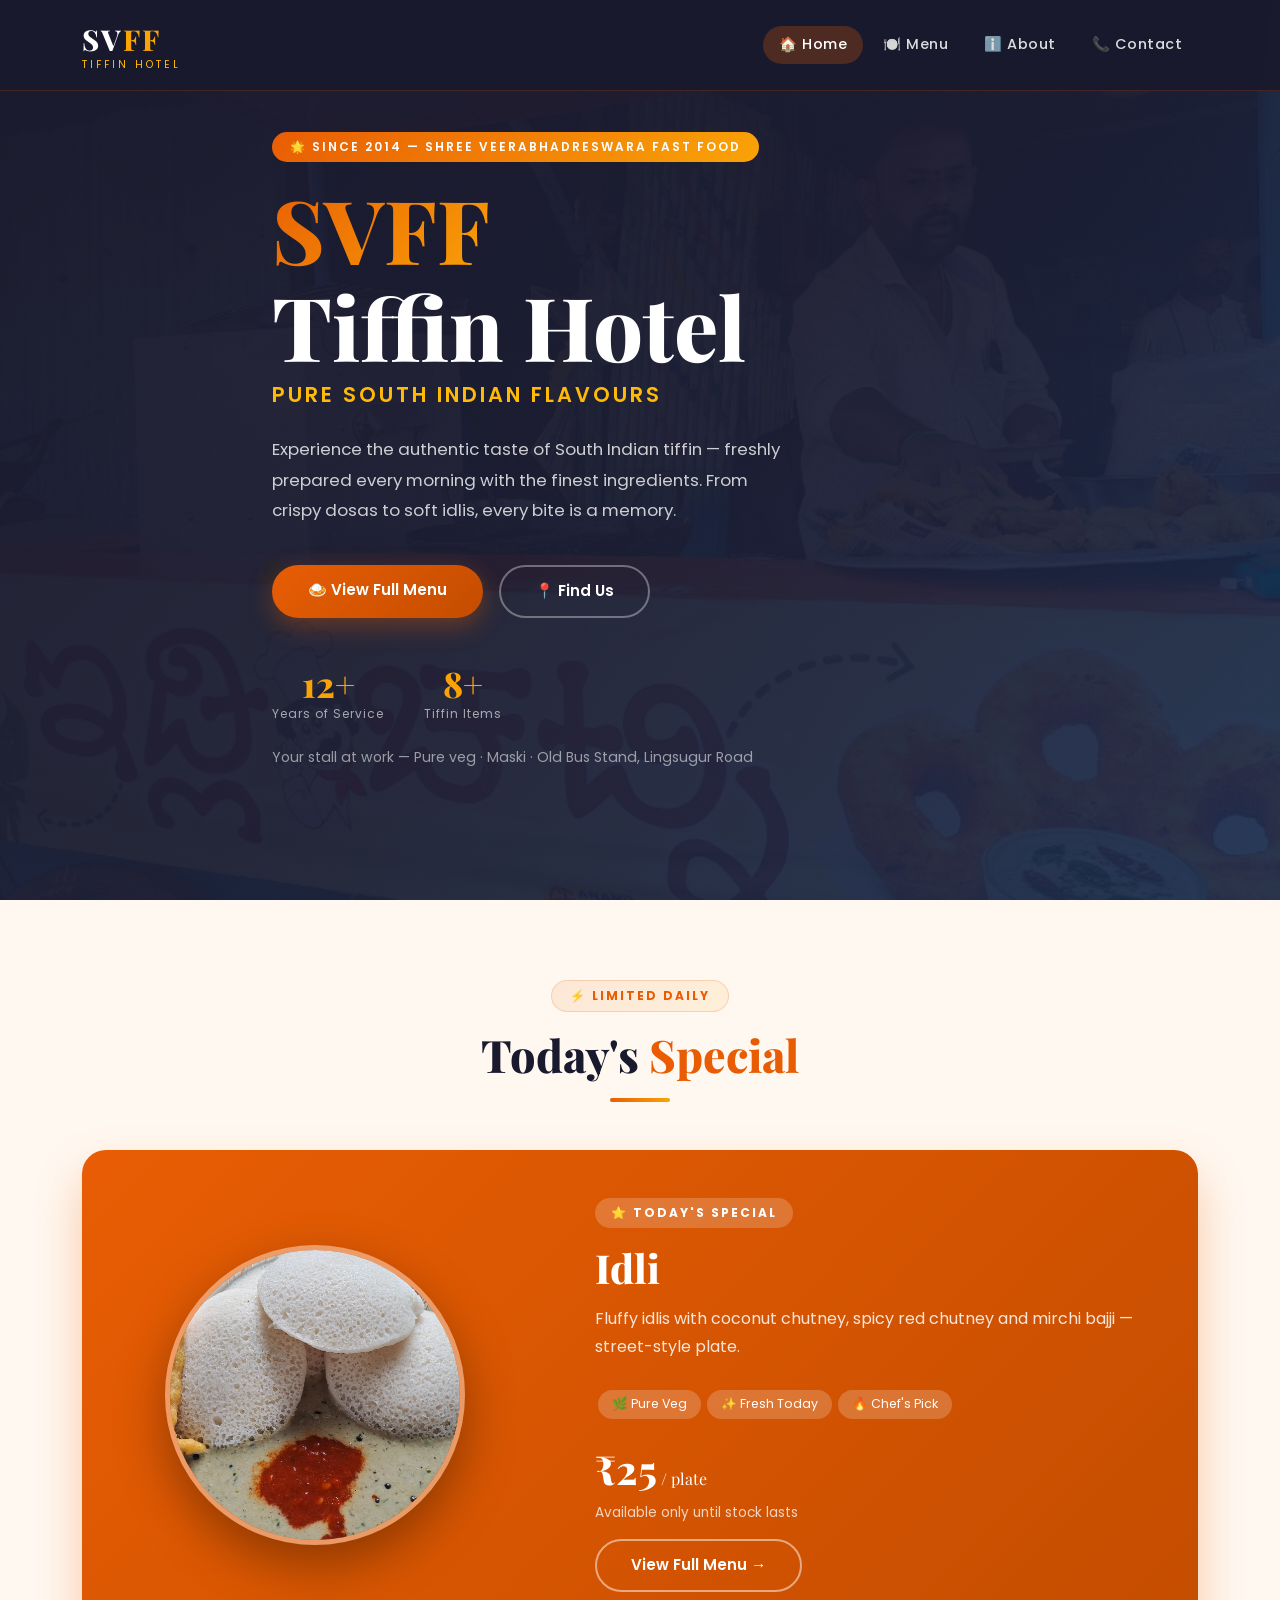
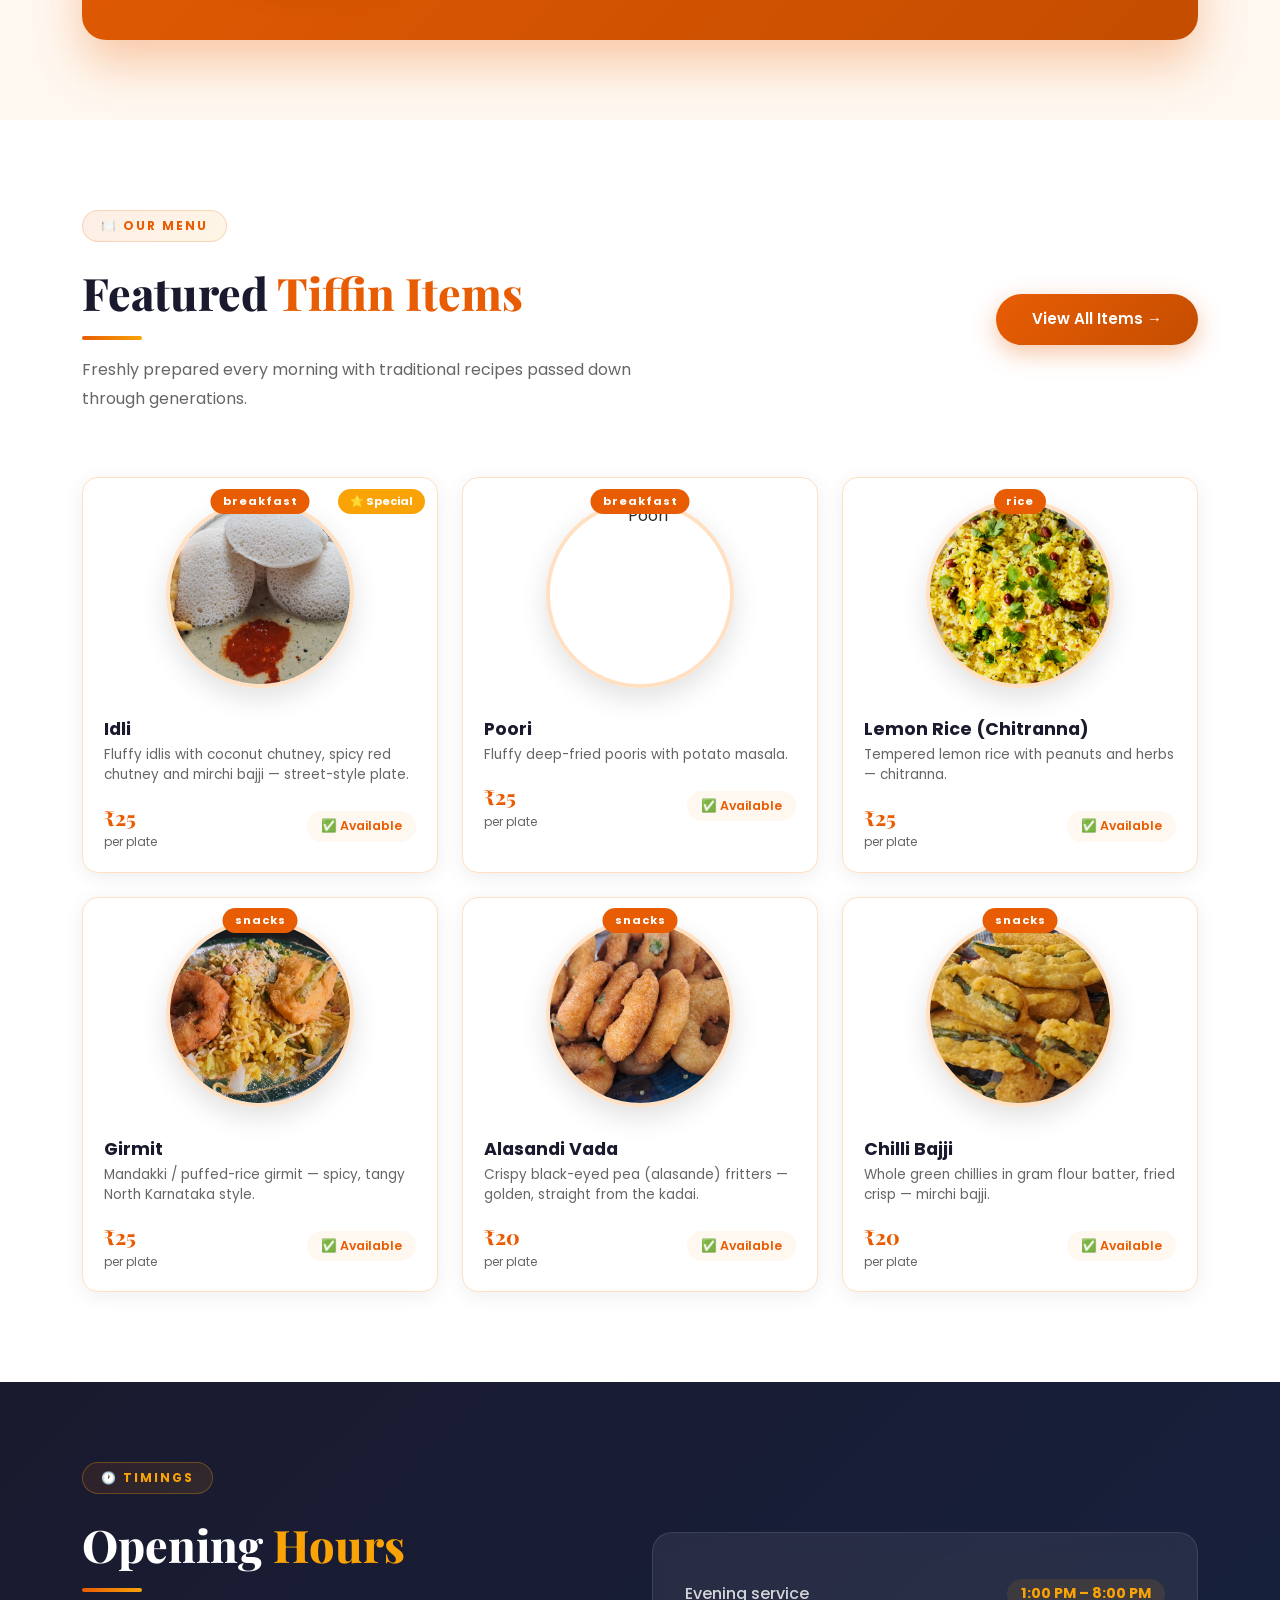
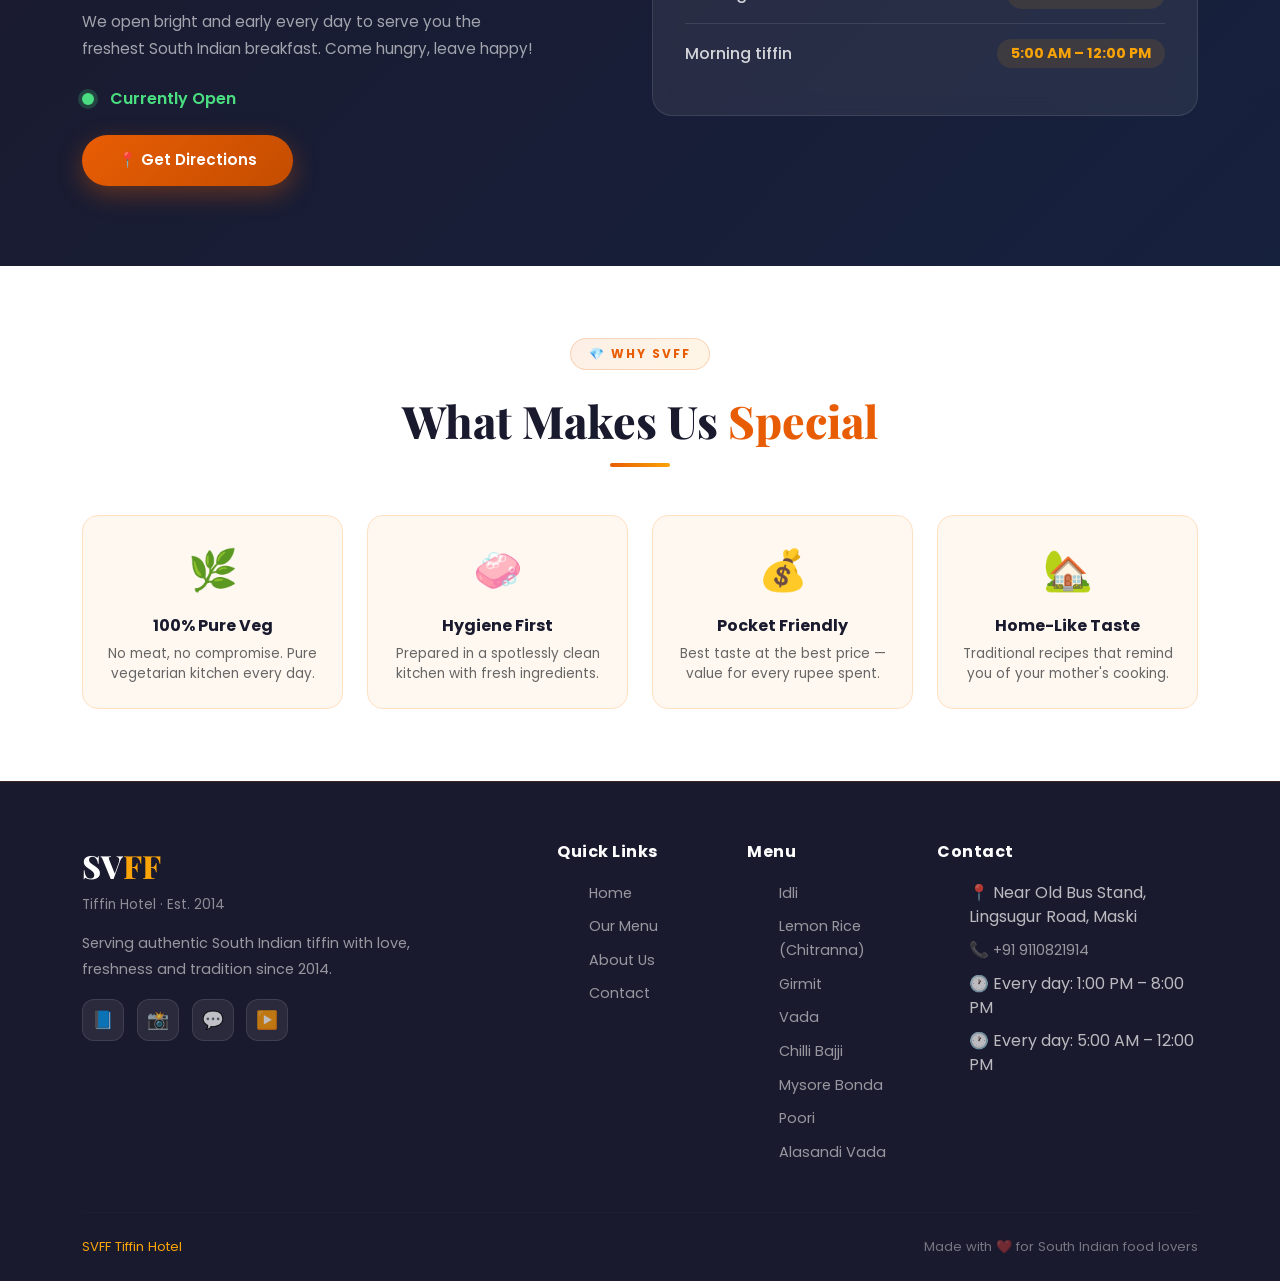
==== index.html @ da738eaa "Initial commit" ====
<!DOCTYPE html>
<html lang="en">
<head>
  <meta charset="UTF-8"/>
  <meta name="viewport" content="width=device-width, initial-scale=1.0"/>
  <meta name="description" content="SVFF Tiffin Hotel - Authentic South Indian Tiffin in your neighbourhood. Fresh, hygienic and delicious every morning."/>
  <title>SVFF Tiffin Hotel - Authentic South Indian Tiffin</title>
  <link rel="stylesheet" href="https://cdn.jsdelivr.net/npm/bootstrap@5.3.2/dist/css/bootstrap.min.css"/>
  <link rel="stylesheet" href="css/style.css"/>
</head>
<body>

  <!-- NAVBAR -->
  <nav class="navbar navbar-expand-lg">
    <div class="container">
      <a class="navbar-brand" href="index.html">
        <div class="brand-logo">SV<span>FF</span></div>
        <span class="brand-tagline">Tiffin Hotel</span>
      </a>
      <button class="navbar-toggler" type="button" data-bs-toggle="collapse" data-bs-target="#navbarNav">
        <span class="navbar-toggler-icon"></span>
      </button>
      <div class="collapse navbar-collapse justify-content-end" id="navbarNav">
        <ul class="navbar-nav gap-1">
          <li class="nav-item"><a class="nav-link active" href="index.html">🏠 Home</a></li>
          <li class="nav-item"><a class="nav-link" href="menu.html">🍽️ Menu</a></li>
          <li class="nav-item"><a class="nav-link" href="about.html">ℹ️ About</a></li>
          <li class="nav-item"><a class="nav-link" href="contact.html">📞 Contact</a></li>
        </ul>
      </div>
    </div>
  </nav>

  <!-- HERO (stall photo is the faded full-bleed background — see .hero.hero--stall-bg in css/style.css) -->
  <section class="hero hero--stall-bg" id="home">
    <div class="hero-overlay"></div>
    <div class="container py-5">
      <div class="row justify-content-center gy-5">
        <div class="col-lg-10 col-xl-8 hero-content text-center text-lg-start">
          <div class="hero-badge">🌟 Since 2014 — Shree Veerabhadreswara Fast Food</div>
          <h1 class="hero-title">
            <span class="highlight">SVFF</span><br>
            Tiffin Hotel
          </h1>
          <p class="hero-subtitle">Pure South Indian Flavours</p>
          <p class="hero-desc">
            Experience the authentic taste of South Indian tiffin — freshly prepared every morning with the finest ingredients. From crispy dosas to soft idlis, every bite is a memory.
          </p>
          <div class="d-flex gap-3 flex-wrap">
            <a href="menu.html" class="btn-primary-custom">🍛 View Full Menu</a>
            <a href="contact.html" class="btn-outline-custom">📍 Find Us</a>
          </div>
          <div class="hero-stats justify-content-center justify-content-lg-start">
            <div class="stat-item">
              <div class="stat-number">12+</div>
              <div class="stat-label">Years of Service</div>
            </div>
            <div class="stat-item">
              <div class="stat-number" id="heroItemCount">10+</div>
              <div class="stat-label">Tiffin Items</div>
            </div>
          </div>
          <p class="hero-stall-caption mt-4 mb-0" style="color:rgba(255,255,255,0.55);font-size:0.88rem;max-width:36rem;">
            <span class="d-none d-lg-inline">Your stall at work — </span>Pure veg · Maski · Old Bus Stand, Lingsugur Road
          </p>
        </div>
      </div>
    </div>
  </section>

  <!-- TODAY'S SPECIAL -->
  <section class="todays-special" id="special">
    <div class="container">
      <div class="text-center section-header">
        <div class="section-badge">⚡ Limited Daily</div>
        <h2 class="section-title">Today's <span class="accent">Special</span></h2>
        <div class="section-divider mx-auto"></div>
      </div>
      <div id="todaySpecialContainer">
        <div class="loading-spinner"><div class="spinner"></div><p>Loading today's special...</p></div>
      </div>
    </div>
  </section>

  <!-- FEATURED ITEMS -->
  <section class="featured-section" id="featured">
    <div class="container">
      <div class="row align-items-center mb-5">
        <div class="col-md-7">
          <div class="section-badge">🍽️ Our Menu</div>
          <h2 class="section-title mt-2">Featured <span class="accent">Tiffin Items</span></h2>
          <div class="section-divider"></div>
          <p class="section-desc">Freshly prepared every morning with traditional recipes passed down through generations.</p>
        </div>
        <div class="col-md-5 text-md-end mt-3 mt-md-0">
          <a href="menu.html" class="btn-primary-custom">View All Items →</a>
        </div>
      </div>
      <div class="row g-4" id="featuredItemsContainer">
        <div class="col-12 loading-spinner"><div class="spinner"></div><p>Loading menu...</p></div>
      </div>
    </div>
  </section>

  <!-- OPENING HOURS -->
  <section class="hours-section" id="hours">
    <div class="container">
      <div class="row align-items-center gy-5">
        <div class="col-lg-5">
          <div class="section-badge" style="border-color: rgba(250,163,7,0.3); color: var(--secondary);">🕐 Timings</div>
          <h2 class="section-title mt-2" style="color:white;">Opening <span style="color:var(--secondary)">Hours</span></h2>
          <div class="section-divider"></div>
          <p style="color:rgba(255,255,255,0.6); line-height:1.8; font-size:0.95rem;">
            We open bright and early every day to serve you the freshest South Indian breakfast. Come hungry, leave happy!
          </p>
          <div class="mt-4 d-flex align-items-center gap-3">
            <div style="width:12px;height:12px;border-radius:50%;background:#4ade80;box-shadow:0 0 0 4px rgba(74,222,128,0.2);"></div>
            <span style="color:#4ade80;font-weight:600;">Currently Open</span>
          </div>
          <a href="contact.html" class="btn-primary-custom mt-4 d-inline-block">📍 Get Directions</a>
        </div>
        <div class="col-lg-6 offset-lg-1">
          <div class="hours-card">
            <div class="hours-item"><span class="hours-day">Evening service</span><span class="hours-time">1:00 PM – 8:00 PM</span></div>
            <div class="hours-item"><span class="hours-day">Morning tiffin</span><span class="hours-time">5:00 AM – 12:00 PM</span></div>
          </div>
        </div>
      </div>
    </div>
  </section>

  <!-- WHY CHOOSE US -->
  <section class="py-5 my-4">
    <div class="container">
      <div class="text-center section-header">
        <div class="section-badge">💎 Why SVFF</div>
        <h2 class="section-title mt-2">What Makes Us <span class="accent">Special</span></h2>
        <div class="section-divider mx-auto"></div>
      </div>
      <div class="row g-4">
        <div class="col-sm-6 col-lg-3">
          <div class="feature-icon-card">
            <div class="feature-icon">🌿</div>
            <h6>100% Pure Veg</h6>
            <p>No meat, no compromise. Pure vegetarian kitchen every day.</p>
          </div>
        </div>
        <div class="col-sm-6 col-lg-3">
          <div class="feature-icon-card">
            <div class="feature-icon">🧼</div>
            <h6>Hygiene First</h6>
            <p>Prepared in a spotlessly clean kitchen with fresh ingredients.</p>
          </div>
        </div>
        <div class="col-sm-6 col-lg-3">
          <div class="feature-icon-card">
            <div class="feature-icon">💰</div>
            <h6>Pocket Friendly</h6>
            <p>Best taste at the best price — value for every rupee spent.</p>
          </div>
        </div>
        <div class="col-sm-6 col-lg-3">
          <div class="feature-icon-card">
            <div class="feature-icon">🏡</div>
            <h6>Home-Like Taste</h6>
            <p>Traditional recipes that remind you of your mother's cooking.</p>
          </div>
        </div>
      </div>
    </div>
  </section>

  <!-- FOOTER -->
  <footer>
    <div class="container">
      <div class="row gy-4">
        <div class="col-lg-4">
          <div class="footer-brand">SV<span>FF</span></div>
          <div class="footer-tagline">Tiffin Hotel · Est. 2014</div>
          <p class="footer-desc">Serving authentic South Indian tiffin with love, freshness and tradition since 2014.</p>
          <div class="social-links">
            <a href="#" class="social-link" title="Facebook">📘</a>
            <a href="#" class="social-link" title="Instagram">📸</a>
            <a href="#" class="social-link" title="WhatsApp">💬</a>
            <a href="#" class="social-link" title="YouTube">▶️</a>
          </div>
        </div>
        <div class="col-sm-6 col-lg-2 offset-lg-1">
          <h6 class="footer-title">Quick Links</h6>
          <ul class="footer-links">
            <li><a href="index.html">Home</a></li>
            <li><a href="menu.html">Our Menu</a></li>
            <li><a href="about.html">About Us</a></li>
            <li><a href="contact.html">Contact</a></li>
          </ul>
        </div>
        <div class="col-sm-6 col-lg-2">
          <h6 class="footer-title">Menu</h6>
          <ul class="footer-links">
             <li><a href="menu.html">Idli</a></li>
            <li><a href="menu.html">Lemon Rice (Chitranna)</a></li>
            <li><a href="menu.html">Girmit</a></li>
            <li><a href="menu.html">Vada</a></li>
            <li><a href="menu.html">Chilli Bajji</a></li>
            <li><a href="menu.html">Mysore Bonda</a></li>
            <li><a href="menu.html">Poori</a></li>
            <li><a href="menu.html">Alasandi Vada</a></li>
          </ul>
        </div>
        <div class="col-lg-3">
          <h6 class="footer-title">Contact</h6>
          <ul class="footer-links">
            <li>📍 Near Old Bus Stand, Lingsugur Road, Maski</li>
            <li>📞 <a href="tel:+919110821914">+91 9110821914</a></li>
            <li>🕐 Every day: 1:00 PM – 8:00 PM</li>
            <li>🕐 Every day: 5:00 AM – 12:00 PM</li>
          </ul>
        </div>
      </div>
      <hr class="footer-divider"/>
      <div class="d-flex flex-wrap justify-content-between align-items-center footer-bottom">
        <p class="mb-0"><span class="highlight">SVFF Tiffin Hotel</span></p>
        <p class="mb-0">Made with ❤️ for South Indian food lovers</p>
      </div>
    </div>
  </footer>

  <script src="https://cdn.jsdelivr.net/npm/bootstrap@5.3.2/dist/js/bootstrap.bundle.min.js"></script>
  <script src="js/menuData.js" defer></script>
  <script src="js/main.js" defer></script>
</body>
</html>
---- css/style.css ----
/* =====================================================
   SVFF Tiffin Hotel - Main Stylesheet
   ===================================================== */

@import url('https://fonts.googleapis.com/css2?family=Poppins:wght@300;400;500;600;700;800&family=Playfair+Display:wght@700;800&display=swap');

/* === CSS Variables === */
:root {
  --primary: #e85d04;
  --primary-dark: #c44d00;
  --secondary: #faa307;
  --accent: #ffba08;
  --dark: #1a1a2e;
  --dark2: #16213e;
  --text: #2d2d2d;
  --text-light: #666;
  --white: #ffffff;
  --light-bg: #fff8f0;
  --card-bg: #ffffff;
  --border: #ffe0c2;
  --shadow: 0 8px 32px rgba(232, 93, 4, 0.12);
  --border-radius: 16px;
  --transition: all 0.3s cubic-bezier(0.4, 0, 0.2, 1);
}

/* === Reset & Base === */
*, *::before, *::after { box-sizing: border-box; margin: 0; padding: 0; }
html { scroll-behavior: smooth; }
body {
  font-family: 'Poppins', sans-serif;
  color: var(--text);
  background: var(--white);
  overflow-x: hidden;
}
img { max-width: 100%; height: auto; }
a { text-decoration: none; color: inherit; }
ul { list-style: none; }

/* === Scrollbar === */
::-webkit-scrollbar { width: 6px; }
::-webkit-scrollbar-track { background: var(--light-bg); }
::-webkit-scrollbar-thumb { background: var(--primary); border-radius: 3px; }

/* ===========================
   NAVBAR
   =========================== */
.navbar {
  position: fixed;
  top: 0; left: 0; right: 0;
  z-index: 1000;
  padding: 0.8rem 0;
  background: rgba(26, 26, 46, 0.95);
  backdrop-filter: blur(12px);
  border-bottom: 1px solid rgba(232, 93, 4, 0.2);
  transition: var(--transition);
}
.navbar-brand .brand-logo {
  font-family: 'Playfair Display', serif;
  font-size: 1.8rem;
  font-weight: 800;
  color: var(--white);
  letter-spacing: 2px;
}
.navbar-brand .brand-logo span { color: var(--secondary); }
.navbar-brand .brand-tagline {
  font-size: 0.65rem;
  color: var(--accent);
  letter-spacing: 3px;
  text-transform: uppercase;
  display: block;
  margin-top: -4px;
}
.navbar-nav .nav-link {
  color: rgba(255,255,255,0.85) !important;
  font-weight: 500;
  font-size: 0.9rem;
  padding: 0.5rem 1rem !important;
  border-radius: 25px;
  transition: var(--transition);
  letter-spacing: 0.5px;
}
.navbar-nav .nav-link:hover,
.navbar-nav .nav-link.active {
  color: var(--white) !important;
  background: rgba(232, 93, 4, 0.25);
}
.navbar-toggler { border: 1px solid rgba(232,93,4,0.5); }
.navbar-toggler-icon { filter: invert(1); }

/* ===========================
   HERO SECTION
   =========================== */
.hero {
  min-height: 100vh;
  background: linear-gradient(135deg, #1a1a2e 0%, #16213e 50%, #0f3460 100%);
  display: flex;
  align-items: center;
  position: relative;
  overflow: hidden;
}
.hero::before {
  content: '';
  position: absolute;
  inset: 0;
  background: url('https://images.unsplash.com/photo-1567337710282-00832b415979?w=1400&q=80') center/cover no-repeat;
  opacity: 0.18;
}
/* Your hotel stall: subtle full-bleed background (path is relative to this CSS file) */
.hero.hero--stall-bg::before {
  background-image: url('../images/hotel-stall.png');
  background-position: center;
  opacity: 0.26;
}
.hero-overlay {
  position: absolute;
  inset: 0;
  background: linear-gradient(135deg, rgba(26, 26, 46, 0.88) 0%, rgba(26, 26, 46, 0.72) 45%, rgba(15, 52, 96, 0.55) 100%);
}
.hero.hero--stall-bg .hero-overlay {
  background: linear-gradient(135deg, rgba(26, 26, 46, 0.91) 0%, rgba(26, 26, 46, 0.78) 50%, rgba(22, 33, 62, 0.62) 100%);
}
.hero-content { position: relative; z-index: 2; }
.hero-badge {
  display: inline-block;
  background: linear-gradient(135deg, var(--primary), var(--secondary));
  color: white;
  font-size: 0.75rem;
  font-weight: 600;
  padding: 6px 18px;
  border-radius: 50px;
  letter-spacing: 2px;
  text-transform: uppercase;
  margin-bottom: 1.2rem;
  animation: pulse-badge 2s infinite;
}
@keyframes pulse-badge {
  0%, 100% { box-shadow: 0 0 0 0 rgba(232,93,4,0.4); }
  50% { box-shadow: 0 0 0 10px rgba(232,93,4,0); }
}
.hero-title {
  font-family: 'Playfair Display', serif;
  font-size: clamp(3rem, 8vw, 5.5rem);
  font-weight: 800;
  color: var(--white);
  line-height: 1.1;
  margin-bottom: 0.3rem;
}
.hero-title .highlight {
  background: linear-gradient(135deg, var(--primary), var(--secondary));
  -webkit-background-clip: text;
  -webkit-text-fill-color: transparent;
  background-clip: text;
}
.hero-subtitle {
  font-size: 1.3rem;
  color: var(--accent);
  font-weight: 600;
  letter-spacing: 3px;
  text-transform: uppercase;
  margin-bottom: 1.5rem;
}
.hero-desc {
  font-size: 1.05rem;
  color: rgba(255,255,255,0.78);
  line-height: 1.8;
  max-width: 520px;
  margin-bottom: 2.5rem;
}
.btn-primary-custom {
  background: linear-gradient(135deg, var(--primary), var(--primary-dark));
  color: white;
  padding: 14px 36px;
  border-radius: 50px;
  font-weight: 600;
  font-size: 0.95rem;
  border: none;
  text-decoration: none;
  display: inline-block;
  transition: var(--transition);
  box-shadow: 0 8px 24px rgba(232,93,4,0.35);
}
.btn-primary-custom:hover {
  transform: translateY(-3px);
  box-shadow: 0 14px 32px rgba(232,93,4,0.5);
  color: white;
}
.btn-outline-custom {
  background: transparent;
  color: var(--white);
  padding: 13px 34px;
  border-radius: 50px;
  font-weight: 600;
  font-size: 0.95rem;
  border: 2px solid rgba(255,255,255,0.35);
  text-decoration: none;
  display: inline-block;
  transition: var(--transition);
}
.btn-outline-custom:hover {
  border-color: var(--secondary);
  color: var(--secondary);
  transform: translateY(-3px);
}
.hero-stats {
  display: flex;
  flex-wrap: wrap;
  gap: 2.5rem;
  margin-top: 3rem;
}
.stat-item { text-align: center; }
.stat-number {
  font-family: 'Playfair Display', serif;
  font-size: 2.2rem;
  font-weight: 800;
  color: var(--secondary);
  line-height: 1;
}
.stat-label { font-size: 0.75rem; color: rgba(255,255,255,0.6); letter-spacing: 1px; margin-top: 4px; }
.hero-image-badge {
  position: absolute;
  bottom: 20px; left: 20px;
  background: rgba(255,255,255,0.95);
  border-radius: 16px;
  padding: 14px 20px;
  box-shadow: 0 8px 24px rgba(0,0,0,0.2);
}
.badge-icon { font-size: 1.8rem; }
.badge-text strong { display: block; font-weight: 700; color: var(--dark); font-size: 0.95rem; }
.badge-text span { font-size: 0.75rem; color: var(--primary); font-weight: 600; }
.floating-tags {
  position: absolute;
  top: 20px; right: -10px;
  display: flex;
  flex-direction: column;
  gap: 10px;
}
.tag {
  background: white;
  border-radius: 12px;
  padding: 8px 14px;
  font-size: 0.8rem;
  font-weight: 600;
  color: var(--dark);
  box-shadow: 0 4px 16px rgba(0,0,0,0.15);
  animation: float 3s ease-in-out infinite;
}
.tag:nth-child(2) { animation-delay: 1s; }
.tag:nth-child(3) { animation-delay: 2s; }
@keyframes float {
  0%, 100% { transform: translateY(0); }
  50% { transform: translateY(-8px); }
}

.owner-section {
  padding: 80px 0;
  background: linear-gradient(180deg, #fff 0%, var(--light-bg) 45%, #fff 100%);
}
.owner-card {
  display: flex;
  flex-direction: column;
  align-items: center;
  text-align: center;
  gap: 1.75rem;
  padding: 2rem 1.5rem;
  background: var(--white);
  border-radius: 24px;
  border: 1px solid var(--border);
  box-shadow: 0 12px 40px rgba(0, 0, 0, 0.06);
}
@media (min-width: 768px) {
  .owner-card {
    flex-direction: row;
    text-align: left;
    align-items: center;
    padding: 2.5rem 2.75rem;
    gap: 2.5rem;
  }
}
.owner-photo-wrap { flex-shrink: 0; }
.owner-photo {
  width: 200px;
  height: 200px;
  border-radius: 50%;
  object-fit: cover;
  border: 4px solid var(--border);
  box-shadow: var(--shadow);
  display: block;
  background: var(--light-bg);
}
.owner-name {
  font-family: 'Playfair Display', serif;
  font-size: 1.75rem;
  font-weight: 800;
  color: var(--dark);
  margin-bottom: 0.35rem;
}
.owner-role {
  font-size: 0.78rem;
  letter-spacing: 0.12em;
  color: var(--primary);
  font-weight: 700;
  text-transform: uppercase;
  margin-bottom: 1rem;
}
.owner-text {
  color: var(--text-light);
  line-height: 1.85;
  margin: 0;
  font-size: 0.98rem;
}
.owner-contact {
  margin: 1.1rem 0 0;
  font-size: 0.92rem;
  color: var(--text-light);
}
.owner-contact a { color: var(--primary); font-weight: 600; }

/* ===========================
   SECTION HEADERS
   =========================== */
.section-header { margin-bottom: 3rem; }
.section-badge {
  display: inline-block;
  background: linear-gradient(135deg, rgba(232,93,4,0.1), rgba(250,163,7,0.1));
  color: var(--primary);
  font-size: 0.75rem;
  font-weight: 700;
  padding: 6px 18px;
  border-radius: 50px;
  letter-spacing: 2px;
  text-transform: uppercase;
  border: 1px solid rgba(232,93,4,0.2);
  margin-bottom: 1rem;
}
.section-title {
  font-family: 'Playfair Display', serif;
  font-size: clamp(1.8rem, 4vw, 2.8rem);
  font-weight: 800;
  color: var(--dark);
  line-height: 1.2;
}
.section-title .accent { color: var(--primary); }
.section-divider {
  width: 60px; height: 4px;
  background: linear-gradient(to right, var(--primary), var(--secondary));
  border-radius: 2px;
  margin: 1rem 0;
}
.section-desc { color: var(--text-light); font-size: 1rem; line-height: 1.8; max-width: 560px; }

/* ===========================
   TODAY'S SPECIAL
   =========================== */
.todays-special { background: var(--light-bg); padding: 80px 0; }
.special-card {
  background: linear-gradient(135deg, var(--primary) 0%, var(--primary-dark) 100%);
  border-radius: 24px;
  overflow: hidden;
  box-shadow: 0 24px 48px rgba(232,93,4,0.3);
  color: white;
}
.special-badge-pill {
  display: inline-block;
  background: rgba(255,255,255,0.2);
  border-radius: 50px;
  padding: 6px 16px;
  font-size: 0.75rem;
  font-weight: 700;
  letter-spacing: 2px;
  text-transform: uppercase;
  backdrop-filter: blur(4px);
  margin-bottom: 1rem;
}
.special-price {
  font-size: 2.5rem;
  font-weight: 800;
  font-family: 'Playfair Display', serif;
}
.special-price-note { font-size: 0.85rem; opacity: 0.75; margin-top: 4px; }
.special-card .col-md-5 {
  display: flex;
  align-items: center;
  justify-content: center;
  padding: clamp(1.25rem, 4vw, 2rem);
}
.special-img {
  width: min(300px, 78vw);
  height: min(300px, 78vw);
  max-width: 100%;
  aspect-ratio: 1;
  object-fit: cover;
  border-radius: 50%;
  border: 5px solid rgba(255, 255, 255, 0.4);
  box-shadow: 0 20px 50px rgba(0, 0, 0, 0.35);
  display: block;
}
.special-tag {
  background: rgba(255,255,255,0.2);
  border-radius: 50px;
  padding: 5px 14px;
  font-size: 0.78rem;
  display: inline-block;
  margin: 4px 3px;
}

/* ===========================
   FEATURED ITEMS / MENU CARDS
   =========================== */
.featured-section { padding: 90px 0; }
.menu-card {
  background: var(--card-bg);
  border-radius: var(--border-radius);
  overflow: hidden;
  box-shadow: 0 4px 20px rgba(0,0,0,0.07);
  transition: var(--transition);
  border: 1px solid var(--border);
  height: 100%;
}
.menu-card:hover {
  transform: translateY(-8px);
  box-shadow: var(--shadow);
}
.menu-card-img-wrap {
  position: relative;
  overflow: visible;
  height: auto;
  padding: 1.35rem 1rem 0.65rem;
  display: flex;
  flex-direction: column;
  align-items: center;
  text-align: center;
}
.menu-card-img-wrap img {
  width: 188px;
  height: 188px;
  object-fit: cover;
  border-radius: 50%;
  border: 4px solid var(--border);
  box-shadow: 0 10px 28px rgba(0, 0, 0, 0.12);
  transition: transform 0.45s ease, box-shadow 0.35s ease;
  display: block;
}
.menu-card:hover .menu-card-img-wrap img {
  transform: scale(1.06);
  box-shadow: 0 16px 36px rgba(232, 93, 4, 0.22);
}
.menu-card-overlay {
  display: none;
}
.card-category-badge {
  position: absolute;
  top: 0.65rem;
  left: 50%;
  transform: translateX(-50%);
  z-index: 2;
  max-width: calc(100% - 1.5rem);
  background: var(--primary);
  color: white;
  font-size: 0.7rem;
  font-weight: 700;
  padding: 4px 12px;
  border-radius: 50px;
  letter-spacing: 1px;
}
.special-star {
  position: absolute;
  top: 0.65rem;
  right: 0.75rem;
  z-index: 2;
  background: var(--secondary);
  color: white;
  font-size: 0.7rem;
  font-weight: 700;
  padding: 4px 12px;
  border-radius: 50px;
}
.menu-card-body { padding: 1.3rem; }
.menu-card-body h5 {
  font-weight: 700; font-size: 1.1rem;
  color: var(--dark); margin-bottom: 0.3rem;
}
.menu-card-body p { font-size: 0.85rem; color: var(--text-light); margin-bottom: 1rem; line-height: 1.5; }
.menu-card-footer { display: flex; align-items: center; justify-content: space-between; }
.price {
  font-size: 1.3rem;
  font-weight: 800;
  color: var(--primary);
  font-family: 'Playfair Display', serif;
}
.price-note { font-size: 0.75rem; color: var(--text-light); }

/* ===========================
   OPENING HOURS
   =========================== */
.hours-section {
  background: linear-gradient(135deg, var(--dark) 0%, var(--dark2) 100%);
  padding: 80px 0;
  color: white;
}
.hours-card {
  background: rgba(255,255,255,0.07);
  border: 1px solid rgba(255,255,255,0.1);
  border-radius: 20px;
  padding: 2rem;
  backdrop-filter: blur(10px);
}
.hours-item {
  display: flex;
  justify-content: space-between;
  align-items: center;
  padding: 0.9rem 0;
  border-bottom: 1px solid rgba(255,255,255,0.1);
}
.hours-item:last-child { border-bottom: none; }
.hours-day { font-weight: 500; color: rgba(255,255,255,0.8); }
.hours-time {
  font-weight: 700;
  color: var(--secondary);
  background: rgba(250,163,7,0.1);
  padding: 4px 14px;
  border-radius: 50px;
  font-size: 0.9rem;
}
.hours-time.closed { color: #ff6b6b; background: rgba(255,107,107,0.1); }

/* ===========================
   MENU PAGE
   =========================== */
.menu-page-hero {
  background: linear-gradient(135deg, var(--dark), var(--dark2));
  padding: 140px 0 80px;
  text-align: center;
  color: white;
  position: relative;
  overflow: hidden;
}
.menu-page-hero::before {
  content: '';
  position: absolute;
  inset: 0;
  z-index: 0;
  background: url('https://images.unsplash.com/photo-1596797038530-2c107229654b?w=1400&q=80') center/cover;
  opacity: 0.12;
}
/* Sri Veerabhadreshwara stall — your photo, subtle behind title (path relative to this CSS file) */
.menu-page-hero--stall-bg::before {
  background-image: url('../images/hotel-menu-hero.png');
  background-position: center;
  background-size: cover;
  opacity: 0.27;
}
.menu-page-hero--stall-bg::after {
  content: '';
  position: absolute;
  inset: 0;
  z-index: 1;
  pointer-events: none;
  background: linear-gradient(
    135deg,
    rgba(26, 26, 46, 0.9) 0%,
    rgba(22, 33, 62, 0.78) 45%,
    rgba(15, 52, 96, 0.72) 100%
  );
}
.menu-filters {
  display: flex; flex-wrap: wrap;
  gap: 0.7rem;
  padding: 1.5rem 0 2.5rem;
  justify-content: center;
}
.filter-btn {
  padding: 8px 24px;
  border-radius: 50px;
  border: 2px solid var(--border);
  background: white;
  color: var(--text);
  font-weight: 600;
  font-size: 0.85rem;
  cursor: pointer;
  transition: var(--transition);
}
.filter-btn:hover, .filter-btn.active {
  background: var(--primary);
  border-color: var(--primary);
  color: white;
}
.loading-spinner {
  display: flex; flex-direction: column;
  align-items: center; justify-content: center;
  min-height: 300px; gap: 1rem;
  color: var(--text-light);
}
.spinner { width: 50px; height: 50px; border: 4px solid var(--border); border-top-color: var(--primary); border-radius: 50%; animation: spin 0.8s linear infinite; }
@keyframes spin { to { transform: rotate(360deg); } }

/* ===========================
   ABOUT PAGE
   =========================== */
.about-page-hero {
  background: linear-gradient(135deg, var(--dark) 0%, #0f3460 100%);
  padding: 140px 0 80px;
  text-align: center;
  color: white;
  position: relative;
  overflow: hidden;
}
.about-page-hero::before {
  content: '';
  position: absolute;
  inset: 0;
  z-index: 0;
  background: url('https://images.unsplash.com/photo-1517248135467-4c7edcad34c4?w=1400&q=80') center/cover;
  opacity: 0.12;
}
.about-page-hero--stall-bg::before {
  background-image: url('../images/hotel-menu-hero.png');
  background-position: center;
  background-size: cover;
  opacity: 0.27;
}
.about-page-hero--stall-bg::after {
  content: '';
  position: absolute;
  inset: 0;
  z-index: 1;
  pointer-events: none;
  background: linear-gradient(
    135deg,
    rgba(26, 26, 46, 0.9) 0%,
    rgba(22, 33, 62, 0.78) 45%,
    rgba(15, 52, 96, 0.72) 100%
  );
}
.about-story-img {
  border-radius: 24px;
  overflow: hidden;
  box-shadow: 0 24px 48px rgba(0,0,0,0.15);
  position: relative;
}
.about-story-img img { width: 100%; height: 480px; object-fit: cover; }
.about-specialty-img-wrap {
  border-radius: 24px;
  overflow: hidden;
  box-shadow: 0 24px 48px rgba(0, 0, 0, 0.12);
  border: 1px solid var(--border);
}
.about-specialty-img {
  width: 100%;
  height: 460px;
  object-fit: cover;
  display: block;
}
.about-year-badge {
  position: absolute;
  bottom: 24px; right: 24px;
  background: linear-gradient(135deg, var(--primary), var(--secondary));
  color: white;
  border-radius: 16px;
  padding: 16px 24px;
  text-align: center;
}
.about-year-badge .year { font-size: 2.2rem; font-weight: 800; font-family: 'Playfair Display', serif; line-height: 1; }
.about-year-badge .year-label { font-size: 0.78rem; letter-spacing: 1.5px; opacity: 0.9; }
.feature-icon-card {
  background: var(--light-bg);
  border-radius: 16px;
  padding: 1.5rem;
  text-align: center;
  transition: var(--transition);
  border: 1px solid var(--border);
}
.feature-icon-card:hover { transform: translateY(-5px); box-shadow: var(--shadow); background: white; }
.feature-icon { font-size: 2.5rem; margin-bottom: 1rem; }
.feature-icon-card h6 { font-weight: 700; color: var(--dark); margin-bottom: 0.5rem; }
.feature-icon-card p { font-size: 0.85rem; color: var(--text-light); margin: 0; }
.team-card {
  text-align: center;
  background: white;
  border-radius: 20px;
  padding: 2rem;
  box-shadow: 0 4px 20px rgba(0,0,0,0.06);
  transition: var(--transition);
  border: 1px solid var(--border);
}
.team-card:hover { transform: translateY(-6px); box-shadow: var(--shadow); }
.team-avatar {
  width: 90px; height: 90px;
  border-radius: 50%;
  display: flex; align-items: center; justify-content: center;
  font-size: 2.2rem;
  background: linear-gradient(135deg, var(--primary), var(--secondary));
  margin: 0 auto 1rem;
}

/* ===========================
   CONTACT PAGE
   =========================== */
.contact-page-hero {
  background: linear-gradient(135deg, var(--dark), #0f3460);
  padding: 140px 0 80px;
  text-align: center;
  color: white;
}
.contact-info-card {
  background: white;
  border-radius: 20px;
  padding: 2rem;
  box-shadow: 0 4px 20px rgba(0,0,0,0.06);
  border: 1px solid var(--border);
  transition: var(--transition);
  height: 100%;
}
.contact-info-card:hover { transform: translateY(-5px); box-shadow: var(--shadow); }
.contact-icon {
  width: 60px; height: 60px;
  border-radius: 16px;
  background: linear-gradient(135deg, rgba(232,93,4,0.1), rgba(250,163,7,0.1));
  display: flex; align-items: center; justify-content: center;
  font-size: 1.6rem;
  margin-bottom: 1.2rem;
}
.contact-info-card h5 { font-weight: 700; color: var(--dark); margin-bottom: 0.5rem; }
.contact-info-card p, .contact-info-card a {
  color: var(--text-light);
  font-size: 0.95rem;
  line-height: 1.7;
  text-decoration: none;
}
.contact-info-card a:hover { color: var(--primary); }
.map-container {
  border-radius: 20px;
  overflow: hidden;
  box-shadow: 0 8px 32px rgba(0,0,0,0.1);
  border: 4px solid white;
}
.map-container iframe { display: block; width: 100%; height: 400px; border: none; }

/* ===========================
   FOOTER
   =========================== */
footer {
  background: var(--dark);
  color: rgba(255,255,255,0.7);
  padding: 60px 0 24px;
  border-top: 1px solid rgba(232,93,4,0.2);
}
.footer-brand { font-family: 'Playfair Display', serif; font-size: 2rem; font-weight: 800; color: white; }
.footer-brand span { color: var(--secondary); }
.footer-tagline { color: rgba(255,255,255,0.5); font-size: 0.85rem; margin-top: 0.3rem; }
.footer-desc { color: rgba(255,255,255,0.55); font-size: 0.9rem; line-height: 1.8; margin-top: 1rem; }
.footer-title { color: white; font-weight: 700; font-size: 1rem; margin-bottom: 1.2rem; letter-spacing: 0.5px; }
.footer-links li { margin-bottom: 0.6rem; }
.footer-links a { color: rgba(255,255,255,0.55); font-size: 0.9rem; transition: var(--transition); }
.footer-links a:hover { color: var(--secondary); padding-left: 5px; }
.social-links { display: flex; gap: 0.8rem; margin-top: 1rem; flex-wrap: wrap; }
.social-link {
  width: 42px; height: 42px;
  border-radius: 12px;
  display: flex; align-items: center; justify-content: center;
  font-size: 1.1rem;
  transition: var(--transition);
  background: rgba(255,255,255,0.07);
  border: 1px solid rgba(255,255,255,0.1);
  color: rgba(255,255,255,0.7);
  text-decoration: none;
}
.social-link:hover { background: var(--primary); border-color: var(--primary); color: white; transform: translateY(-3px); }
.footer-divider { border-color: rgba(255,255,255,0.08); margin: 2rem 0 1.5rem; }
.footer-bottom { font-size: 0.82rem; color: rgba(255,255,255,0.4); }
.footer-bottom .highlight { color: var(--secondary); }

/* ===========================
   RESPONSIVE
   =========================== */
@media (max-width: 768px) {
  .hero { padding-top: 100px; }
  .hero-stats { gap: 1.5rem; }
  .stat-number { font-size: 1.6rem; }
  .floating-tags { display: none; }
}
@media (max-width: 576px) {
  .hero-stats { flex-wrap: wrap; gap: 1rem; }
  .hours-item { flex-direction: column; gap: 0.4rem; text-align: center; }
}
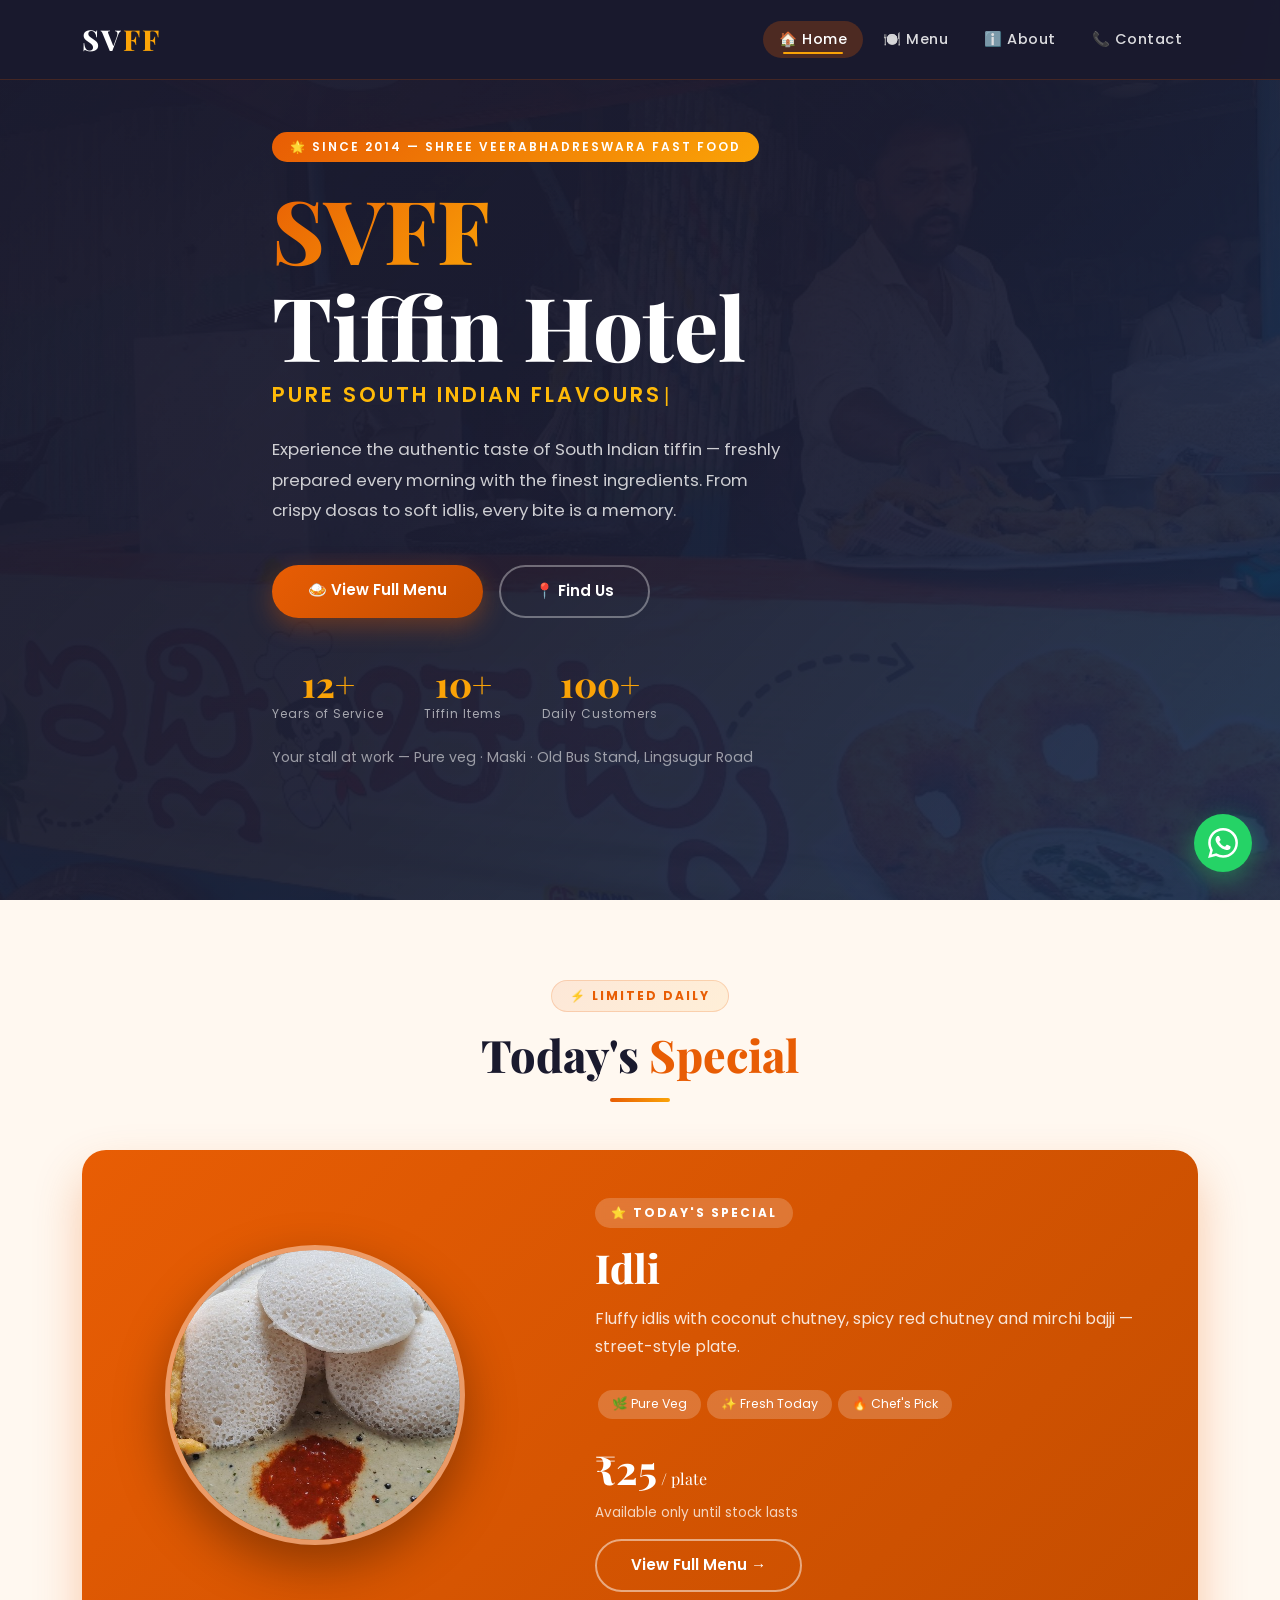
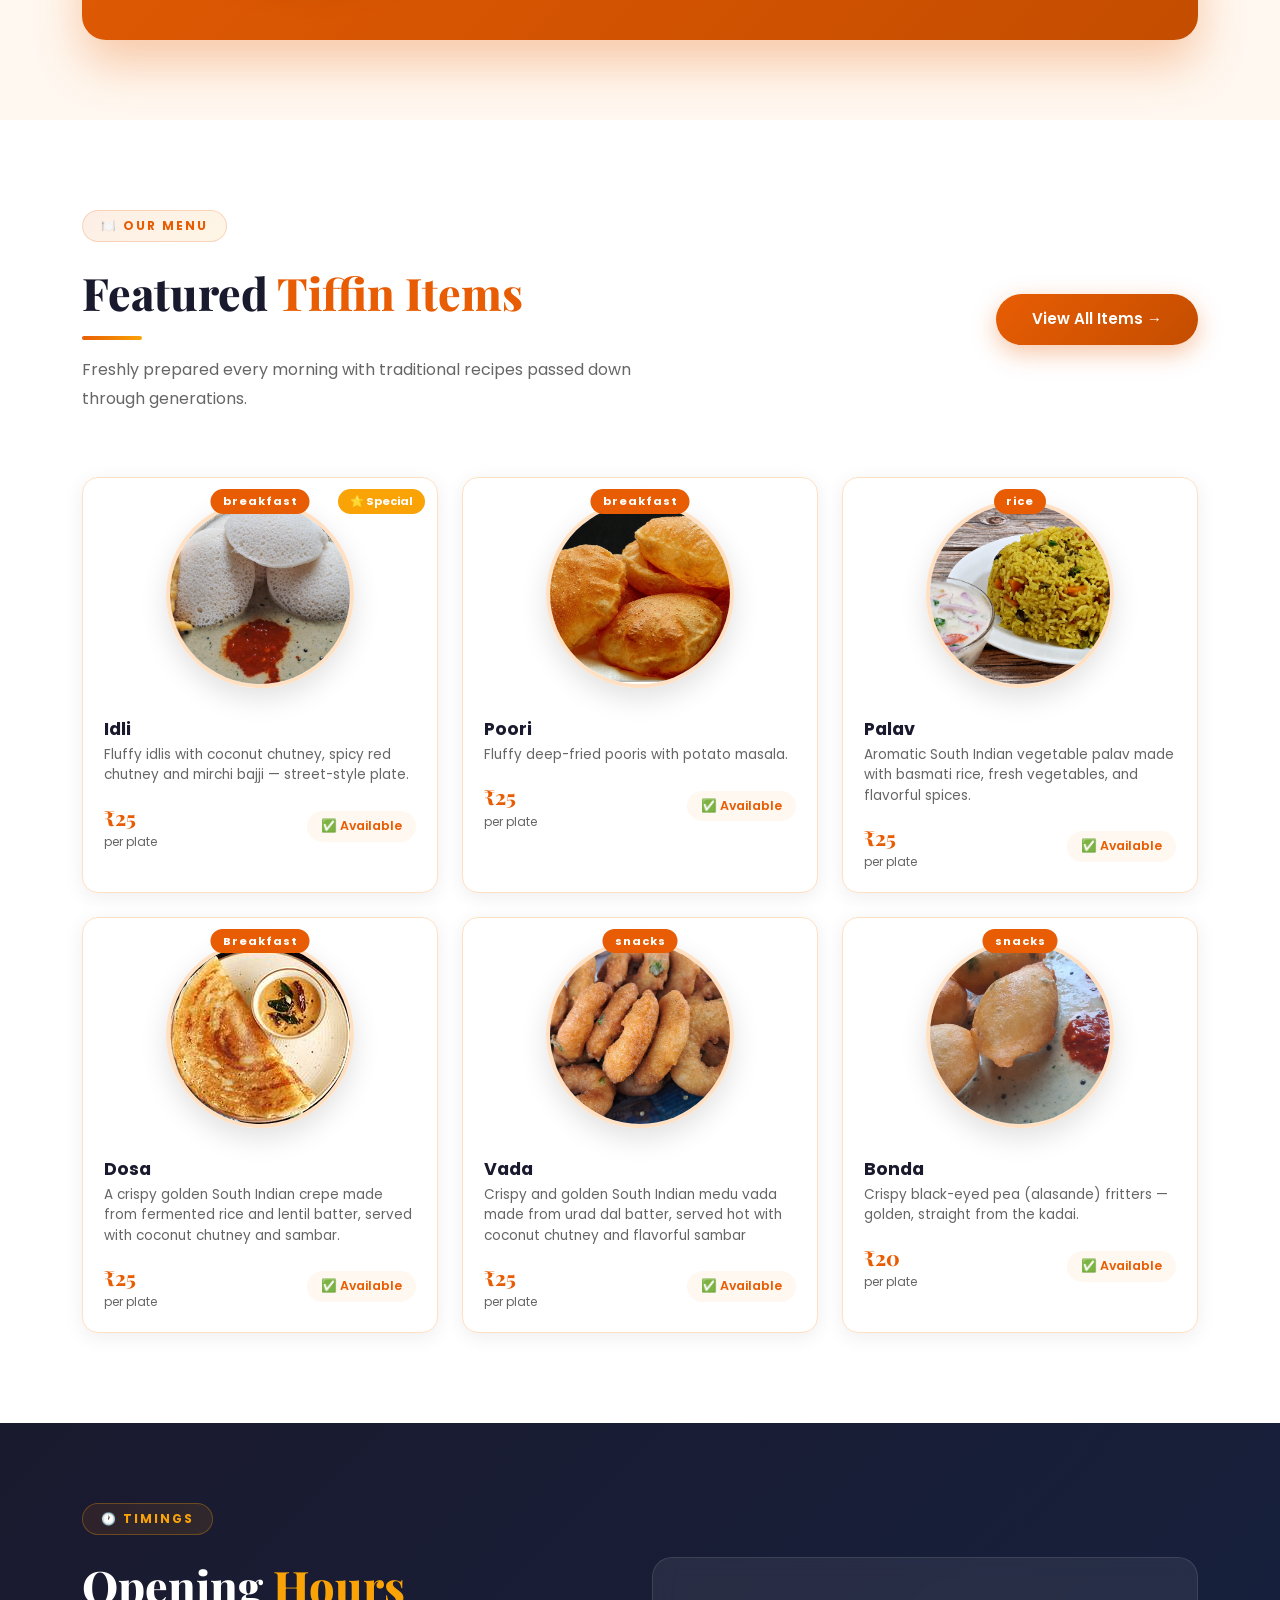
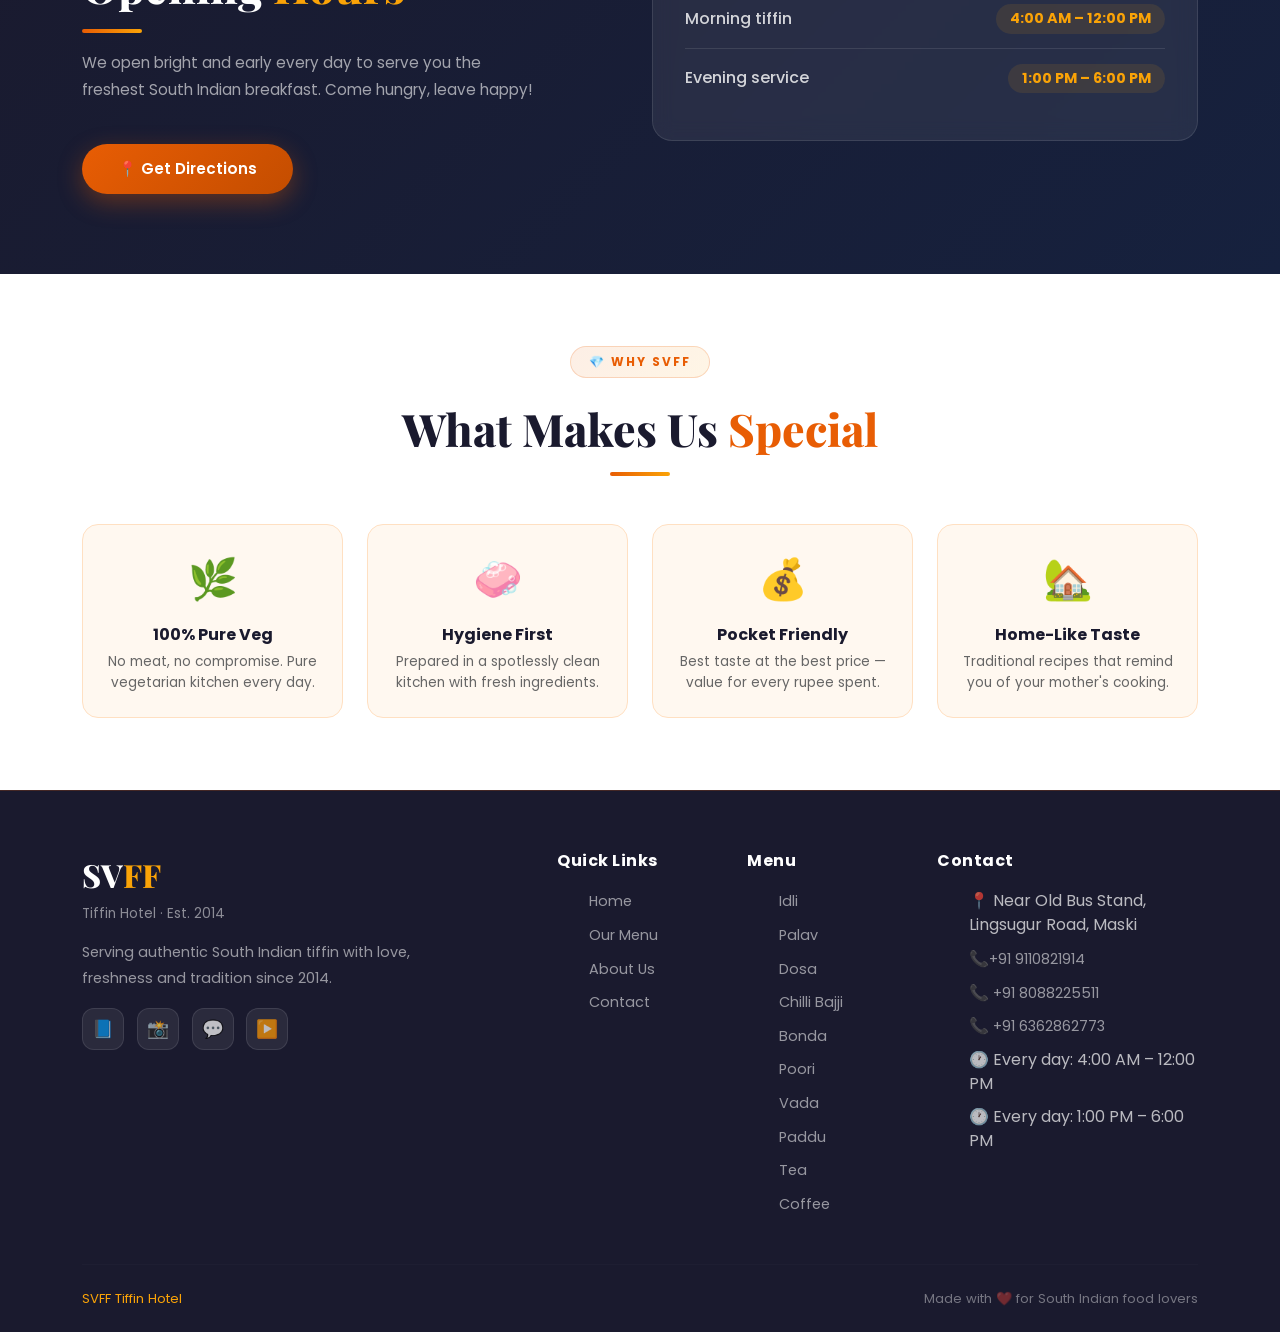
==== commit afcba8d9: "Merge remote changes" ====
--- a/index.html
+++ b/index.html
@@ -1,13 +1,19 @@
 <!DOCTYPE html>
 <html lang="en">
+
 <head>
-  <meta charset="UTF-8"/>
-  <meta name="viewport" content="width=device-width, initial-scale=1.0"/>
-  <meta name="description" content="SVFF Tiffin Hotel - Authentic South Indian Tiffin in your neighbourhood. Fresh, hygienic and delicious every morning."/>
+  <meta charset="UTF-8" />
+  <meta name="viewport" content="width=device-width, initial-scale=1.0" />
+  <meta name="description"
+    content="SVFF Tiffin Hotel - Authentic South Indian Tiffin in your neighbourhood. Fresh, hygienic and delicious every morning." />
   <title>SVFF Tiffin Hotel - Authentic South Indian Tiffin</title>
-  <link rel="stylesheet" href="https://cdn.jsdelivr.net/npm/bootstrap@5.3.2/dist/css/bootstrap.min.css"/>
-  <link rel="stylesheet" href="css/style.css"/>
+  <!-- Favicon -->
+  <link rel="icon"
+    href="data:image/svg+xml,<svg xmlns='http://www.w3.org/2000/svg' viewBox='0 0 100 100'><text y='.9em' font-size='90'>🍽️</text></svg>" />
+  <link rel="stylesheet" href="https://cdn.jsdelivr.net/npm/bootstrap@5.3.2/dist/css/bootstrap.min.css" />
+  <link rel="stylesheet" href="css/style.css" />
 </head>
+
 <body>
 
   <!-- NAVBAR -->
@@ -15,7 +21,6 @@
     <div class="container">
       <a class="navbar-brand" href="index.html">
         <div class="brand-logo">SV<span>FF</span></div>
-        <span class="brand-tagline">Tiffin Hotel</span>
       </a>
       <button class="navbar-toggler" type="button" data-bs-toggle="collapse" data-bs-target="#navbarNav">
         <span class="navbar-toggler-icon"></span>
@@ -31,7 +36,7 @@
     </div>
   </nav>
 
-  <!-- HERO (stall photo is the faded full-bleed background — see .hero.hero--stall-bg in css/style.css) -->
+  <!-- HERO -->
   <section class="hero hero--stall-bg" id="home">
     <div class="hero-overlay"></div>
     <div class="container py-5">
@@ -42,9 +47,10 @@
             <span class="highlight">SVFF</span><br>
             Tiffin Hotel
           </h1>
-          <p class="hero-subtitle">Pure South Indian Flavours</p>
+          <p class="hero-subtitle" id="hero-subtitle">Pure South Indian Flavours</p>
           <p class="hero-desc">
-            Experience the authentic taste of South Indian tiffin — freshly prepared every morning with the finest ingredients. From crispy dosas to soft idlis, every bite is a memory.
+            Experience the authentic taste of South Indian tiffin — freshly prepared every morning with the finest
+            ingredients. From crispy dosas to soft idlis, every bite is a memory.
           </p>
           <div class="d-flex gap-3 flex-wrap">
             <a href="menu.html" class="btn-primary-custom">🍛 View Full Menu</a>
@@ -52,16 +58,22 @@
           </div>
           <div class="hero-stats justify-content-center justify-content-lg-start">
             <div class="stat-item">
-              <div class="stat-number">12+</div>
+              <div class="stat-number" data-count="12" data-suffix="+">12+</div>
               <div class="stat-label">Years of Service</div>
             </div>
             <div class="stat-item">
-              <div class="stat-number" id="heroItemCount">10+</div>
+              <div class="stat-number" id="heroItemCount" data-count="10" data-suffix="+">10+</div>
               <div class="stat-label">Tiffin Items</div>
             </div>
-          </div>
-          <p class="hero-stall-caption mt-4 mb-0" style="color:rgba(255,255,255,0.55);font-size:0.88rem;max-width:36rem;">
-            <span class="d-none d-lg-inline">Your stall at work — </span>Pure veg · Maski · Old Bus Stand, Lingsugur Road
+            <div class="stat-item">
+              <div class="stat-number" data-count="100" data-suffix="+">100+</div>
+              <div class="stat-label">Daily Customers</div>
+            </div>
+          </div>
+          <p class="hero-stall-caption mt-4 mb-0"
+            style="color:rgba(255,255,255,0.55);font-size:0.88rem;max-width:36rem;">
+            <span class="d-none d-lg-inline">Your stall at work — </span>Pure veg · Maski · Old Bus Stand, Lingsugur
+            Road
           </p>
         </div>
       </div>
@@ -69,7 +81,7 @@
   </section>
 
   <!-- TODAY'S SPECIAL -->
-  <section class="todays-special" id="special">
+  <section class="todays-special reveal" id="special">
     <div class="container">
       <div class="text-center section-header">
         <div class="section-badge">⚡ Limited Daily</div>
@@ -77,52 +89,65 @@
         <div class="section-divider mx-auto"></div>
       </div>
       <div id="todaySpecialContainer">
-        <div class="loading-spinner"><div class="spinner"></div><p>Loading today's special...</p></div>
+        <div class="loading-spinner">
+          <div class="spinner"></div>
+          <p>Loading today's special...</p>
+        </div>
       </div>
     </div>
   </section>
 
   <!-- FEATURED ITEMS -->
-  <section class="featured-section" id="featured">
+  <section class="featured-section reveal" id="featured">
     <div class="container">
       <div class="row align-items-center mb-5">
         <div class="col-md-7">
           <div class="section-badge">🍽️ Our Menu</div>
           <h2 class="section-title mt-2">Featured <span class="accent">Tiffin Items</span></h2>
           <div class="section-divider"></div>
-          <p class="section-desc">Freshly prepared every morning with traditional recipes passed down through generations.</p>
+          <p class="section-desc">Freshly prepared every morning with traditional recipes passed down through
+            generations.</p>
         </div>
         <div class="col-md-5 text-md-end mt-3 mt-md-0">
           <a href="menu.html" class="btn-primary-custom">View All Items →</a>
         </div>
       </div>
       <div class="row g-4" id="featuredItemsContainer">
-        <div class="col-12 loading-spinner"><div class="spinner"></div><p>Loading menu...</p></div>
+        <div class="col-12 loading-spinner">
+          <div class="spinner"></div>
+          <p>Loading menu...</p>
+        </div>
       </div>
     </div>
   </section>
 
   <!-- OPENING HOURS -->
-  <section class="hours-section" id="hours">
+  <section class="hours-section reveal" id="hours">
     <div class="container">
       <div class="row align-items-center gy-5">
         <div class="col-lg-5">
-          <div class="section-badge" style="border-color: rgba(250,163,7,0.3); color: var(--secondary);">🕐 Timings</div>
-          <h2 class="section-title mt-2" style="color:white;">Opening <span style="color:var(--secondary)">Hours</span></h2>
+          <div class="section-badge" style="border-color: rgba(250,163,7,0.3); color: var(--secondary);">🕐 Timings
+          </div>
+          <h2 class="section-title mt-2" style="color:white;">Opening <span style="color:var(--secondary)">Hours</span>
+          </h2>
           <div class="section-divider"></div>
           <p style="color:rgba(255,255,255,0.6); line-height:1.8; font-size:0.95rem;">
-            We open bright and early every day to serve you the freshest South Indian breakfast. Come hungry, leave happy!
-          </p>
-          <div class="mt-4 d-flex align-items-center gap-3">
-            <div style="width:12px;height:12px;border-radius:50%;background:#4ade80;box-shadow:0 0 0 4px rgba(74,222,128,0.2);"></div>
-            <span style="color:#4ade80;font-weight:600;">Currently Open</span>
-          </div>
+            We open bright and early every day to serve you the freshest South Indian breakfast. Come hungry, leave
+            happy!
+          </p>
+          <!-- <div class="mt-4 d-flex align-items-center gap-3">
+            <div
+              style="width:12px;height:12px;border-radius:50%;background:#4ade80;box-shadow:0 0 0 4px rgba(74,222,128,0.2);">
+            </div>
+          </div> -->
           <a href="contact.html" class="btn-primary-custom mt-4 d-inline-block">📍 Get Directions</a>
         </div>
         <div class="col-lg-6 offset-lg-1">
           <div class="hours-card">
-            <div class="hours-item"><span class="hours-day">Evening service</span><span class="hours-time">1:00 PM – 8:00 PM</span></div>
-            <div class="hours-item"><span class="hours-day">Morning tiffin</span><span class="hours-time">5:00 AM – 12:00 PM</span></div>
+            <div class="hours-item"><span class="hours-day">Morning tiffin</span><span class="hours-time">4:00 AM –
+                12:00 PM</span></div>
+            <div class="hours-item"><span class="hours-day">Evening service</span><span class="hours-time">1:00 PM –
+                6:00 PM</span></div>
           </div>
         </div>
       </div>
@@ -130,7 +155,7 @@
   </section>
 
   <!-- WHY CHOOSE US -->
-  <section class="py-5 my-4">
+  <section class="py-5 my-4 reveal">
     <div class="container">
       <div class="text-center section-header">
         <div class="section-badge">💎 Why SVFF</div>
@@ -138,28 +163,28 @@
         <div class="section-divider mx-auto"></div>
       </div>
       <div class="row g-4">
-        <div class="col-sm-6 col-lg-3">
+        <div class="col-sm-6 col-lg-3 reveal reveal-delay-1">
           <div class="feature-icon-card">
             <div class="feature-icon">🌿</div>
             <h6>100% Pure Veg</h6>
             <p>No meat, no compromise. Pure vegetarian kitchen every day.</p>
           </div>
         </div>
-        <div class="col-sm-6 col-lg-3">
+        <div class="col-sm-6 col-lg-3 reveal reveal-delay-2">
           <div class="feature-icon-card">
             <div class="feature-icon">🧼</div>
             <h6>Hygiene First</h6>
             <p>Prepared in a spotlessly clean kitchen with fresh ingredients.</p>
           </div>
         </div>
-        <div class="col-sm-6 col-lg-3">
+        <div class="col-sm-6 col-lg-3 reveal reveal-delay-3">
           <div class="feature-icon-card">
             <div class="feature-icon">💰</div>
             <h6>Pocket Friendly</h6>
             <p>Best taste at the best price — value for every rupee spent.</p>
           </div>
         </div>
-        <div class="col-sm-6 col-lg-3">
+        <div class="col-sm-6 col-lg-3 reveal reveal-delay-4">
           <div class="feature-icon-card">
             <div class="feature-icon">🏡</div>
             <h6>Home-Like Taste</h6>
@@ -177,11 +202,13 @@
         <div class="col-lg-4">
           <div class="footer-brand">SV<span>FF</span></div>
           <div class="footer-tagline">Tiffin Hotel · Est. 2014</div>
-          <p class="footer-desc">Serving authentic South Indian tiffin with love, freshness and tradition since 2014.</p>
+          <p class="footer-desc">Serving authentic South Indian tiffin with love, freshness and tradition since 2014.
+          </p>
           <div class="social-links">
             <a href="#" class="social-link" title="Facebook">📘</a>
             <a href="#" class="social-link" title="Instagram">📸</a>
-            <a href="#" class="social-link" title="WhatsApp">💬</a>
+            <a href="https://wa.me/918431683119" class="social-link" title="WhatsApp" target="_blank"
+              rel="noopener noreferrer">💬</a>
             <a href="#" class="social-link" title="YouTube">▶️</a>
           </div>
         </div>
@@ -197,27 +224,31 @@
         <div class="col-sm-6 col-lg-2">
           <h6 class="footer-title">Menu</h6>
           <ul class="footer-links">
-             <li><a href="menu.html">Idli</a></li>
-            <li><a href="menu.html">Lemon Rice (Chitranna)</a></li>
-            <li><a href="menu.html">Girmit</a></li>
+            <li><a href="menu.html">Idli</a></li>
+            <li><a href="menu.html">Palav</a></li>
+            <li><a href="menu.html">Dosa</a></li>
+            <li><a href="menu.html">Chilli Bajji </a></li>
+            <li><a href="menu.html">Bonda</a></li>
+            <li><a href="menu.html">Poori</a></li>
             <li><a href="menu.html">Vada</a></li>
-            <li><a href="menu.html">Chilli Bajji</a></li>
-            <li><a href="menu.html">Mysore Bonda</a></li>
-            <li><a href="menu.html">Poori</a></li>
-            <li><a href="menu.html">Alasandi Vada</a></li>
+            <li><a href="menu.html">Paddu</a></li>
+            <li><a href="menu.html">Tea</a></li>
+            <li><a href="menu.html">Coffee</a></li>
           </ul>
         </div>
         <div class="col-lg-3">
           <h6 class="footer-title">Contact</h6>
           <ul class="footer-links">
             <li>📍 Near Old Bus Stand, Lingsugur Road, Maski</li>
-            <li>📞 <a href="tel:+919110821914">+91 9110821914</a></li>
-            <li>🕐 Every day: 1:00 PM – 8:00 PM</li>
-            <li>🕐 Every day: 5:00 AM – 12:00 PM</li>
+            <li>📞<a href="tel:+919110821914">+91 9110821914</a></li>
+            <li>📞<a href="tel:+919110821914"> +91 8088225511</a></li>
+            <li>📞<a href="tel:+919110821914"> +91 6362862773</a></li>
+            <li>🕐 Every day: 4:00 AM – 12:00 PM</li>
+            <li>🕐 Every day: 1:00 PM – 6:00 PM</li>
           </ul>
         </div>
       </div>
-      <hr class="footer-divider"/>
+      <hr class="footer-divider" />
       <div class="d-flex flex-wrap justify-content-between align-items-center footer-bottom">
         <p class="mb-0"><span class="highlight">SVFF Tiffin Hotel</span></p>
         <p class="mb-0">Made with ❤️ for South Indian food lovers</p>
@@ -225,8 +256,34 @@
     </div>
   </footer>
 
+  <!-- WHATSAPP FAB -->
+  <a href="https://wa.me/918431683119" class="whatsapp-fab" target="_blank" rel="noopener noreferrer"
+    aria-label="Chat on WhatsApp">
+    <span class="fab-tooltip">Chat with us!</span>
+    <svg viewBox="0 0 24 24" xmlns="http://www.w3.org/2000/svg">
+      <path
+        d="M17.472 14.382c-.297-.149-1.758-.867-2.03-.967-.273-.099-.471-.148-.67.15-.197.297-.767.966-.94 1.164-.173.199-.347.223-.644.075-.297-.15-1.255-.463-2.39-1.475-.883-.788-1.48-1.761-1.653-2.059-.173-.297-.018-.458.13-.606.134-.133.298-.347.446-.52.149-.174.198-.298.298-.497.099-.198.05-.371-.025-.52-.075-.149-.669-1.612-.916-2.207-.242-.579-.487-.5-.669-.51-.173-.008-.371-.01-.57-.01-.198 0-.52.074-.792.372-.272.297-1.04 1.016-1.04 2.479 0 1.462 1.065 2.875 1.213 3.074.149.198 2.096 3.2 5.077 4.487.709.306 1.262.489 1.694.625.712.227 1.36.195 1.871.118.571-.085 1.758-.719 2.006-1.413.248-.694.248-1.289.173-1.413-.074-.124-.272-.198-.57-.347m-5.421 7.403h-.004a9.87 9.87 0 01-5.031-1.378l-.361-.214-3.741.982.998-3.648-.235-.374a9.86 9.86 0 01-1.51-5.26c.001-5.45 4.436-9.884 9.888-9.884 2.64 0 5.122 1.03 6.988 2.898a9.825 9.825 0 012.893 6.994c-.003 5.45-4.437 9.884-9.885 9.884m8.413-18.297A11.815 11.815 0 0012.05 0C5.495 0 .16 5.335.157 11.892c0 2.096.547 4.142 1.588 5.945L.057 24l6.305-1.654a11.882 11.882 0 005.683 1.448h.005c6.554 0 11.89-5.335 11.893-11.893a11.821 11.821 0 00-3.48-8.413Z" />
+    </svg>
+  </a>
+
+  <!-- BACK TO TOP -->
+  <button id="backToTop" aria-label="Back to top">
+    <svg viewBox="0 0 24 24" xmlns="http://www.w3.org/2000/svg">
+      <path d="M12 4l-8 8h5v8h6v-8h5z" />
+    </svg>
+  </button>
+
+  <!-- MOBILE CALL BUTTON -->
+  <a href="tel:+919110821914" class="mobile-call-btn">📞 Call Us Now — +91 9110821914</a>
+  <a href="tel:+919110821914" class="mobile-call-btn">📞 Call Us Now — +91 8088225511</a>
+  <a href="tel:+919110821914" class="mobile-call-btn">📞 Call Us Now — +91 6362862773</a>
+
+
+
   <script src="https://cdn.jsdelivr.net/npm/bootstrap@5.3.2/dist/js/bootstrap.bundle.min.js"></script>
   <script src="js/menuData.js" defer></script>
   <script src="js/main.js" defer></script>
+  <script src="js/enhancements.js" defer></script>
 </body>
-</html>
+
+</html>
--- a/css/style.css
+++ b/css/style.css
@@ -782,3 +782,224 @@
   .hero-stats { flex-wrap: wrap; gap: 1rem; }
   .hours-item { flex-direction: column; gap: 0.4rem; text-align: center; }
 }
+
+/* ===========================
+   SCROLL REVEAL
+   =========================== */
+.reveal {
+  opacity: 0;
+  transform: translateY(40px);
+  transition: opacity 0.7s cubic-bezier(0.4,0,0.2,1), transform 0.7s cubic-bezier(0.4,0,0.2,1);
+}
+.reveal.revealed {
+  opacity: 1;
+  transform: translateY(0);
+}
+.reveal-delay-1 { transition-delay: 0.1s; }
+.reveal-delay-2 { transition-delay: 0.2s; }
+.reveal-delay-3 { transition-delay: 0.3s; }
+.reveal-delay-4 { transition-delay: 0.4s; }
+
+/* ===========================
+   TYPING ANIMATION
+   =========================== */
+.typed-cursor {
+  display: inline-block;
+  color: var(--accent);
+  animation: blink 0.75s step-end infinite;
+  font-weight: 300;
+  margin-left: 2px;
+}
+@keyframes blink { 0%,100% { opacity: 1; } 50% { opacity: 0; } }
+
+/* ===========================
+   PARALLAX HERO
+   =========================== */
+.hero--stall-bg::before {
+  transform: translateY(var(--parallax-y, 0));
+  will-change: transform;
+}
+
+/* ===========================
+   WHATSAPP FLOATING BUTTON
+   =========================== */
+.whatsapp-fab {
+  position: fixed;
+  bottom: 28px;
+  right: 28px;
+  z-index: 9999;
+  width: 58px;
+  height: 58px;
+  border-radius: 50%;
+  background: #25D366;
+  display: flex;
+  align-items: center;
+  justify-content: center;
+  box-shadow: 0 6px 24px rgba(37,211,102,0.45);
+  transition: var(--transition);
+  text-decoration: none;
+  animation: fab-pop 0.5s 1.2s cubic-bezier(0.34,1.56,0.64,1) both;
+}
+@keyframes fab-pop {
+  from { opacity: 0; transform: scale(0.4); }
+  to   { opacity: 1; transform: scale(1); }
+}
+.whatsapp-fab:hover {
+  transform: scale(1.12) translateY(-3px);
+  box-shadow: 0 12px 32px rgba(37,211,102,0.6);
+}
+.whatsapp-fab svg { width: 30px; height: 30px; fill: white; }
+.whatsapp-fab .fab-tooltip {
+  position: absolute;
+  right: calc(100% + 10px);
+  background: var(--dark);
+  color: white;
+  font-size: 0.78rem;
+  font-weight: 600;
+  white-space: nowrap;
+  padding: 6px 12px;
+  border-radius: 8px;
+  opacity: 0;
+  pointer-events: none;
+  transition: opacity 0.2s;
+}
+.whatsapp-fab:hover .fab-tooltip { opacity: 1; }
+
+/* ===========================
+   BACK TO TOP
+   =========================== */
+#backToTop {
+  position: fixed;
+  bottom: 98px;
+  right: 30px;
+  z-index: 9998;
+  width: 44px;
+  height: 44px;
+  border-radius: 12px;
+  background: linear-gradient(135deg, var(--primary), var(--secondary));
+  border: none;
+  cursor: pointer;
+  display: flex;
+  align-items: center;
+  justify-content: center;
+  opacity: 0;
+  transform: translateY(20px);
+  transition: var(--transition);
+  box-shadow: 0 6px 20px rgba(232,93,4,0.35);
+}
+#backToTop.visible {
+  opacity: 1;
+  transform: translateY(0);
+}
+#backToTop:hover {
+  transform: translateY(-3px);
+  box-shadow: 0 10px 28px rgba(232,93,4,0.5);
+}
+#backToTop svg { width: 20px; height: 20px; fill: white; }
+
+/* ===========================
+   MOBILE CALL BUTTON
+   =========================== */
+.mobile-call-btn {
+  display: none;
+  position: fixed;
+  bottom: 0; left: 0; right: 0;
+  z-index: 8888;
+  background: linear-gradient(135deg, var(--primary), var(--primary-dark));
+  color: white;
+  text-align: center;
+  padding: 14px;
+  font-weight: 700;
+  font-size: 1rem;
+  text-decoration: none;
+  letter-spacing: 0.5px;
+  box-shadow: 0 -4px 20px rgba(232,93,4,0.3);
+}
+@media (max-width: 768px) {
+  .mobile-call-btn { display: block; }
+  .whatsapp-fab { bottom: 80px; }
+  #backToTop { bottom: 150px; }
+}
+
+/* ===========================
+   TESTIMONIALS
+   =========================== */
+.testimonials-section {
+  padding: 90px 0;
+  background: var(--light-bg);
+}
+.testimonial-card {
+  background: white;
+  border-radius: 20px;
+  padding: 2rem;
+  border: 1px solid var(--border);
+  box-shadow: 0 4px 20px rgba(0,0,0,0.06);
+  transition: var(--transition);
+  height: 100%;
+  position: relative;
+}
+.testimonial-card:hover {
+  transform: translateY(-6px);
+  box-shadow: var(--shadow);
+}
+.testimonial-card::before {
+  content: '\201C';
+  position: absolute;
+  top: 16px; left: 22px;
+  font-family: 'Playfair Display', serif;
+  font-size: 5rem;
+  color: var(--primary);
+  opacity: 0.15;
+  line-height: 1;
+}
+.testimonial-stars { color: var(--secondary); font-size: 1.1rem; margin-bottom: 0.75rem; letter-spacing: 2px; }
+.testimonial-text { font-size: 0.95rem; color: var(--text-light); line-height: 1.8; margin-bottom: 1.5rem; font-style: italic; }
+.testimonial-author { display: flex; align-items: center; gap: 0.75rem; }
+.testimonial-avatar {
+  width: 44px; height: 44px;
+  border-radius: 50%;
+  background: linear-gradient(135deg, var(--primary), var(--secondary));
+  display: flex; align-items: center; justify-content: center;
+  font-size: 1.2rem;
+  flex-shrink: 0;
+}
+.testimonial-name { font-weight: 700; color: var(--dark); font-size: 0.95rem; }
+.testimonial-loc { font-size: 0.78rem; color: var(--text-light); }
+
+/* ===========================
+   FILTER RIPPLE
+   =========================== */
+.filter-btn { position: relative; overflow: hidden; }
+.ripple {
+  position: absolute;
+  border-radius: 50%;
+  width: 60px; height: 60px;
+  background: rgba(255,255,255,0.4);
+  transform: translate(-50%, -50%) scale(0);
+  animation: ripple-anim 0.6s ease-out;
+  pointer-events: none;
+}
+@keyframes ripple-anim {
+  to { transform: translate(-50%, -50%) scale(4); opacity: 0; }
+}
+
+/* ===========================
+   ENHANCED NAV UNDERLINE
+   =========================== */
+.navbar-nav .nav-link {
+  position: relative;
+}
+.navbar-nav .nav-link::after {
+  content: '';
+  position: absolute;
+  bottom: 4px; left: 50%;
+  width: 0; height: 2px;
+  background: var(--secondary);
+  border-radius: 1px;
+  transition: width 0.3s ease, left 0.3s ease;
+}
+.navbar-nav .nav-link:hover::after,
+.navbar-nav .nav-link.active::after {
+  width: 60%; left: 20%;
+}
+
